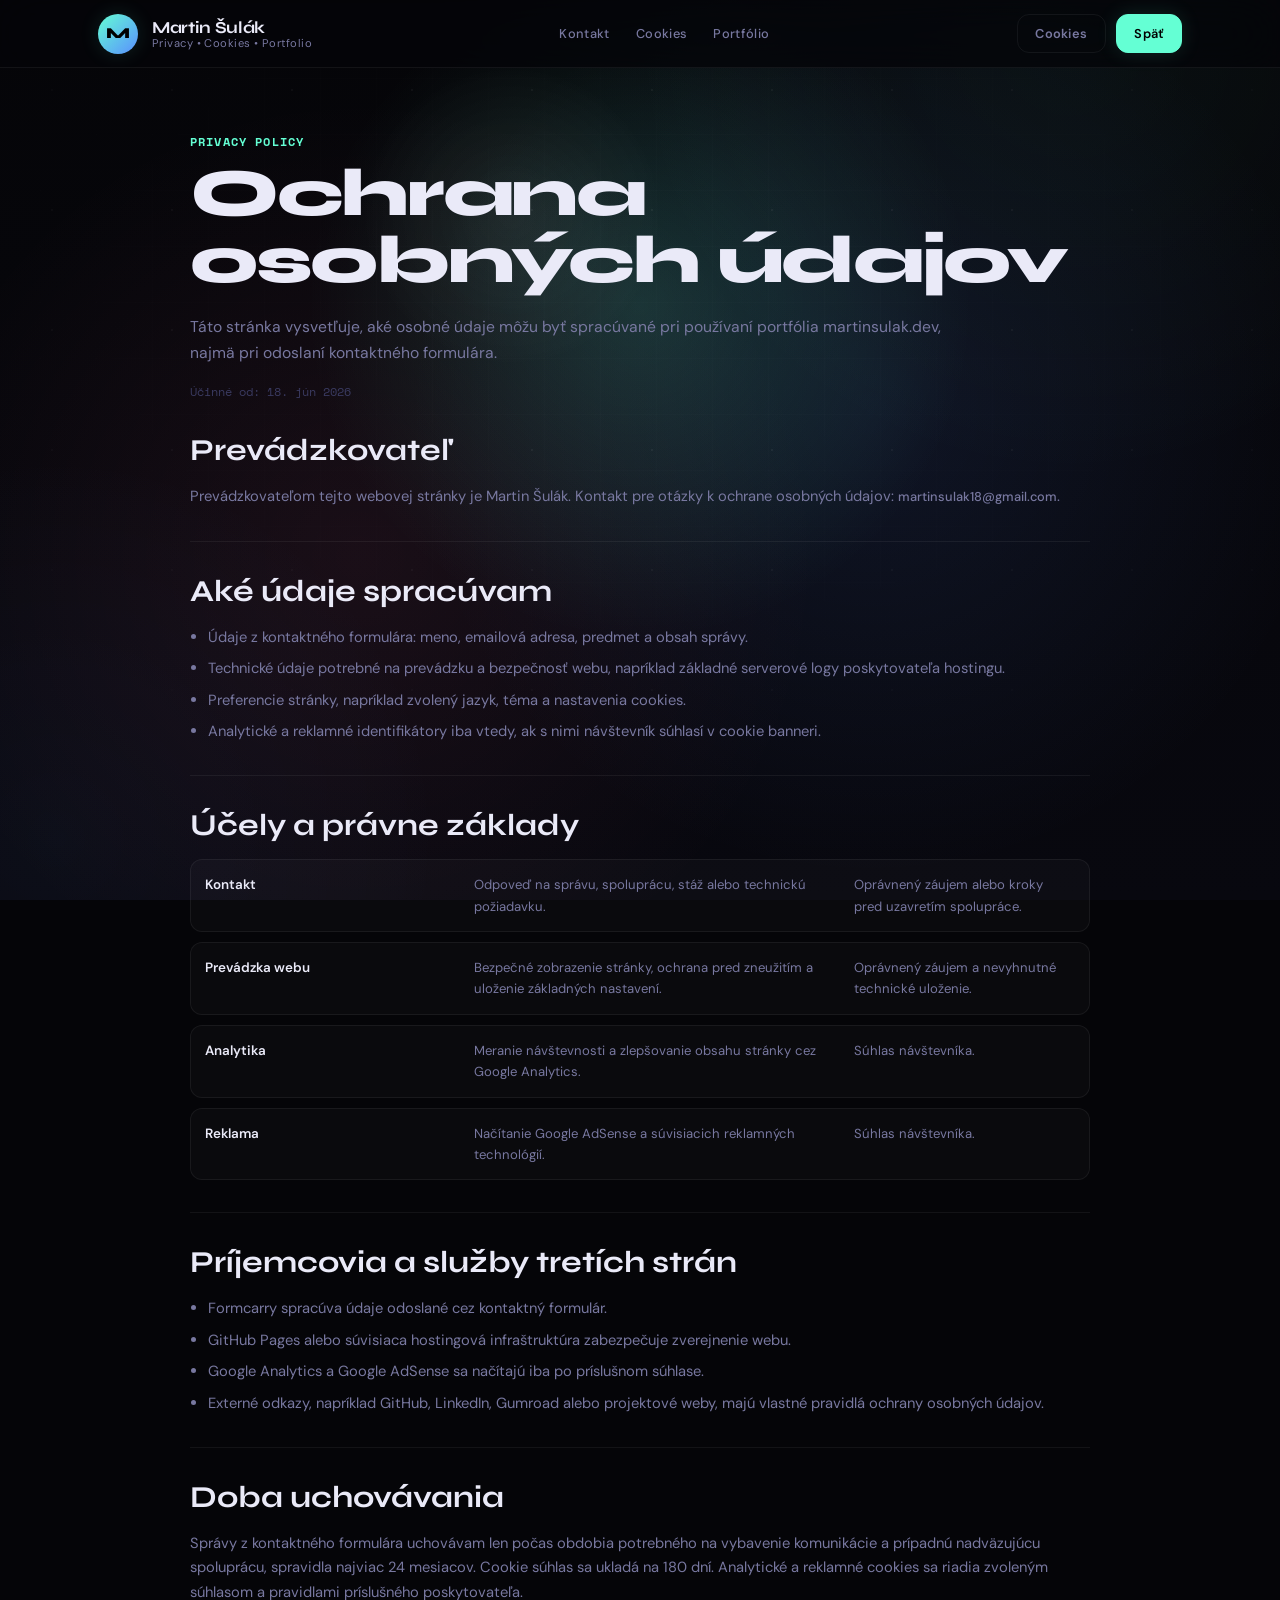
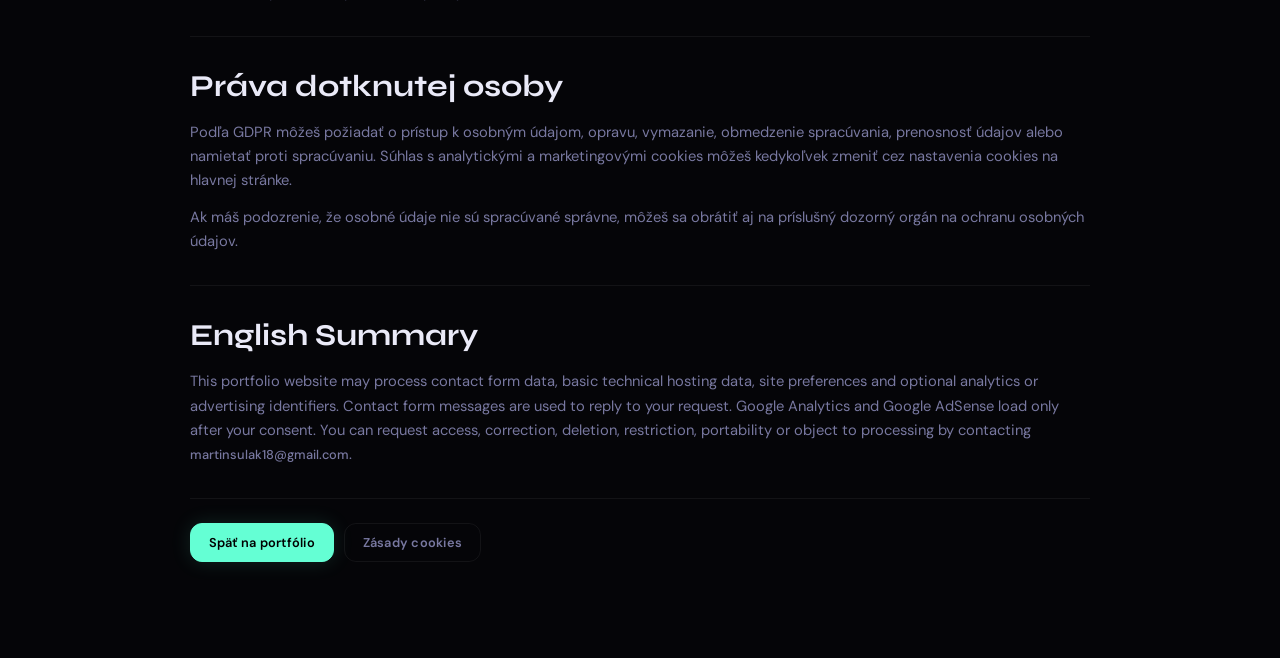
==== privacy.html @ 7bd2abb6 "Add CV print and cookie consent" ====
<!doctype html>
<html lang="sk" data-theme="dark">
<head>
  <meta charset="utf-8" />
  <meta name="viewport" content="width=device-width, initial-scale=1" />
  <title>Ochrana osobných údajov | Martin Šulák</title>
  <meta name="description" content="Informácie o spracúvaní osobných údajov na stránke martinsulak.dev, vrátane kontaktného formulára, analytiky a cookies." />
  <meta name="robots" content="index, follow" />
  <link rel="canonical" href="https://martinsulak.dev/privacy.html" />
  <link rel="icon" type="image/svg+xml" href="favicon.svg">
  <link rel="stylesheet" href="style.css">
</head>

<body>
  <div class="site-backdrop" aria-hidden="true"></div>
  <header class="topbar" role="banner">
    <div class="wrap topbar-inner">
      <a class="brand" href="index.html#obsah" aria-label="Martin Šulák portfolio">
        <div class="avatar" aria-hidden="true">M</div>
        <div class="brand-text">
          <div class="name">Martin Šulák</div>
          <div class="role">Privacy • Cookies • Portfolio</div>
        </div>
      </a>

      <nav class="nav" aria-label="Právna navigácia">
        <a href="index.html#kontakt">Kontakt</a>
        <a href="cookies.html">Cookies</a>
        <a href="index.html">Portfólio</a>
      </nav>

      <div class="actions">
        <a class="btn ghost" href="cookies.html">Cookies</a>
        <a class="btn" href="index.html">Späť</a>
      </div>
    </div>
  </header>

  <main class="legal-main">
    <div class="wrap">
      <article class="legal-doc">
        <p class="legal-eyebrow">Privacy policy</p>
        <h1>Ochrana osobných údajov</h1>
        <p class="legal-lead">
          Táto stránka vysvetľuje, aké osobné údaje môžu byť spracúvané pri používaní portfólia martinsulak.dev, najmä pri odoslaní kontaktného formulára.
        </p>
        <p class="legal-meta">Účinné od: 18. jún 2026</p>

        <section class="legal-section">
          <h2>Prevádzkovateľ</h2>
          <p>
            Prevádzkovateľom tejto webovej stránky je Martin Šulák. Kontakt pre otázky k ochrane osobných údajov: <a class="link" href="mailto:martinsulak18@gmail.com">martinsulak18@gmail.com</a>.
          </p>
        </section>

        <section class="legal-section">
          <h2>Aké údaje spracúvam</h2>
          <ul>
            <li>Údaje z kontaktného formulára: meno, emailová adresa, predmet a obsah správy.</li>
            <li>Technické údaje potrebné na prevádzku a bezpečnosť webu, napríklad základné serverové logy poskytovateľa hostingu.</li>
            <li>Preferencie stránky, napríklad zvolený jazyk, téma a nastavenia cookies.</li>
            <li>Analytické a reklamné identifikátory iba vtedy, ak s nimi návštevník súhlasí v cookie banneri.</li>
          </ul>
        </section>

        <section class="legal-section">
          <h2>Účely a právne základy</h2>
          <div class="legal-table">
            <div class="legal-row">
              <strong>Kontakt</strong>
              <span>Odpoveď na správu, spoluprácu, stáž alebo technickú požiadavku.</span>
              <span>Oprávnený záujem alebo kroky pred uzavretím spolupráce.</span>
            </div>
            <div class="legal-row">
              <strong>Prevádzka webu</strong>
              <span>Bezpečné zobrazenie stránky, ochrana pred zneužitím a uloženie základných nastavení.</span>
              <span>Oprávnený záujem a nevyhnutné technické uloženie.</span>
            </div>
            <div class="legal-row">
              <strong>Analytika</strong>
              <span>Meranie návštevnosti a zlepšovanie obsahu stránky cez Google Analytics.</span>
              <span>Súhlas návštevníka.</span>
            </div>
            <div class="legal-row">
              <strong>Reklama</strong>
              <span>Načítanie Google AdSense a súvisiacich reklamných technológií.</span>
              <span>Súhlas návštevníka.</span>
            </div>
          </div>
        </section>

        <section class="legal-section">
          <h2>Príjemcovia a služby tretích strán</h2>
          <ul>
            <li>Formcarry spracúva údaje odoslané cez kontaktný formulár.</li>
            <li>GitHub Pages alebo súvisiaca hostingová infraštruktúra zabezpečuje zverejnenie webu.</li>
            <li>Google Analytics a Google AdSense sa načítajú iba po príslušnom súhlase.</li>
            <li>Externé odkazy, napríklad GitHub, LinkedIn, Gumroad alebo projektové weby, majú vlastné pravidlá ochrany osobných údajov.</li>
          </ul>
        </section>

        <section class="legal-section">
          <h2>Doba uchovávania</h2>
          <p>
            Správy z kontaktného formulára uchovávam len počas obdobia potrebného na vybavenie komunikácie a prípadnú nadväzujúcu spoluprácu, spravidla najviac 24 mesiacov. Cookie súhlas sa ukladá na 180 dní. Analytické a reklamné cookies sa riadia zvoleným súhlasom a pravidlami príslušného poskytovateľa.
          </p>
        </section>

        <section class="legal-section">
          <h2>Práva dotknutej osoby</h2>
          <p>
            Podľa GDPR môžeš požiadať o prístup k osobným údajom, opravu, vymazanie, obmedzenie spracúvania, prenosnosť údajov alebo namietať proti spracúvaniu. Súhlas s analytickými a marketingovými cookies môžeš kedykoľvek zmeniť cez nastavenia cookies na hlavnej stránke.
          </p>
          <p>
            Ak máš podozrenie, že osobné údaje nie sú spracúvané správne, môžeš sa obrátiť aj na príslušný dozorný orgán na ochranu osobných údajov.
          </p>
        </section>

        <section class="legal-section" lang="en">
          <h2>English Summary</h2>
          <p>
            This portfolio website may process contact form data, basic technical hosting data, site preferences and optional analytics or advertising identifiers. Contact form messages are used to reply to your request. Google Analytics and Google AdSense load only after your consent. You can request access, correction, deletion, restriction, portability or object to processing by contacting <a class="link" href="mailto:martinsulak18@gmail.com">martinsulak18@gmail.com</a>.
          </p>
        </section>

        <div class="legal-actions">
          <a class="btn" href="index.html">Späť na portfólio</a>
          <a class="btn ghost" href="cookies.html">Zásady cookies</a>
        </div>
      </article>
    </div>
  </main>
</body>
</html>
---- style.css ----
@font-face {
  font-family: 'DM Sans';
  font-style: normal;
  font-weight: 400 600;
  font-display: swap;
  src: url('assets/fonts/dm-sans-latin-ext.woff2') format('woff2');
  unicode-range: U+0100-02BA, U+02BD-02C5, U+02C7-02CC, U+02CE-02D7, U+02DD-02FF, U+0304, U+0308, U+0329, U+1D00-1DBF, U+1E00-1E9F, U+1EF2-1EFF, U+2020, U+20A0-20AB, U+20AD-20C0, U+2113, U+2C60-2C7F, U+A720-A7FF;
}

@font-face {
  font-family: 'DM Sans';
  font-style: normal;
  font-weight: 400 600;
  font-display: swap;
  src: url('assets/fonts/dm-sans-latin.woff2') format('woff2');
  unicode-range: U+0000-00FF, U+0131, U+0152-0153, U+02BB-02BC, U+02C6, U+02DA, U+02DC, U+0304, U+0308, U+0329, U+2000-206F, U+20AC, U+2122, U+2191, U+2193, U+2212, U+2215, U+FEFF, U+FFFD;
}

@font-face {
  font-family: 'Space Mono';
  font-style: normal;
  font-weight: 400;
  font-display: swap;
  src: url('assets/fonts/space-mono-400-latin-ext.woff2') format('woff2');
  unicode-range: U+0100-02BA, U+02BD-02C5, U+02C7-02CC, U+02CE-02D7, U+02DD-02FF, U+0304, U+0308, U+0329, U+1D00-1DBF, U+1E00-1E9F, U+1EF2-1EFF, U+2020, U+20A0-20AB, U+20AD-20C0, U+2113, U+2C60-2C7F, U+A720-A7FF;
}

@font-face {
  font-family: 'Space Mono';
  font-style: normal;
  font-weight: 400;
  font-display: swap;
  src: url('assets/fonts/space-mono-400-latin.woff2') format('woff2');
  unicode-range: U+0000-00FF, U+0131, U+0152-0153, U+02BB-02BC, U+02C6, U+02DA, U+02DC, U+0304, U+0308, U+0329, U+2000-206F, U+20AC, U+2122, U+2191, U+2193, U+2212, U+2215, U+FEFF, U+FFFD;
}

@font-face {
  font-family: 'Space Mono';
  font-style: normal;
  font-weight: 700;
  font-display: swap;
  src: url('assets/fonts/space-mono-700-latin-ext.woff2') format('woff2');
  unicode-range: U+0100-02BA, U+02BD-02C5, U+02C7-02CC, U+02CE-02D7, U+02DD-02FF, U+0304, U+0308, U+0329, U+1D00-1DBF, U+1E00-1E9F, U+1EF2-1EFF, U+2020, U+20A0-20AB, U+20AD-20C0, U+2113, U+2C60-2C7F, U+A720-A7FF;
}

@font-face {
  font-family: 'Space Mono';
  font-style: normal;
  font-weight: 700;
  font-display: swap;
  src: url('assets/fonts/space-mono-700-latin.woff2') format('woff2');
  unicode-range: U+0000-00FF, U+0131, U+0152-0153, U+02BB-02BC, U+02C6, U+02DA, U+02DC, U+0304, U+0308, U+0329, U+2000-206F, U+20AC, U+2122, U+2191, U+2193, U+2212, U+2215, U+FEFF, U+FFFD;
}

@font-face {
  font-family: 'Syne';
  font-style: normal;
  font-weight: 700 800;
  font-display: swap;
  src: url('assets/fonts/syne-latin-ext.woff2') format('woff2');
  unicode-range: U+0100-02BA, U+02BD-02C5, U+02C7-02CC, U+02CE-02D7, U+02DD-02FF, U+0304, U+0308, U+0329, U+1D00-1DBF, U+1E00-1E9F, U+1EF2-1EFF, U+2020, U+20A0-20AB, U+20AD-20C0, U+2113, U+2C60-2C7F, U+A720-A7FF;
}

@font-face {
  font-family: 'Syne';
  font-style: normal;
  font-weight: 700 800;
  font-display: swap;
  src: url('assets/fonts/syne-latin.woff2') format('woff2');
  unicode-range: U+0000-00FF, U+0131, U+0152-0153, U+02BB-02BC, U+02C6, U+02DA, U+02DC, U+0304, U+0308, U+0329, U+2000-206F, U+20AC, U+2122, U+2191, U+2193, U+2212, U+2215, U+FEFF, U+FFFD;
}

:root {
  --bg:          #050508;
  --bg2:         #08080f;
  --surf:        #0d0d18;
  --surf2:       #121220;
  --border:      rgba(255,255,255,0.06);
  --border-h:    rgba(100,255,210,0.22);

  --accent:      #64ffd4;
  --accent2:     #5a8fff;
  --accent3:     #ff6b9d;
  --glow:        rgba(100,255,212,0.13);
  --glow2:       rgba(90,143,255,0.10);

  --txt:         #eaeaf8;
  --txt2:        #7878a0;
  --txt3:        #3a3a60;

  --f-head: 'Syne', sans-serif;
  --f-body: 'DM Sans', sans-serif;
  --f-mono: 'Space Mono', monospace;

  --s3:  0.75rem;
  --s4:  1rem;
  --s5:  1.25rem;
  --s6:  1.5rem;
  --s8:  2rem;
  --s10: 2.5rem;
  --s12: 3rem;
  --s16: 4rem;
  --s20: 5rem;
  --s24: 6rem;

  --r-sm: 6px;
  --r-md: 12px;
  --r-lg: 18px;
  --r-xl: 26px;

  --ease: cubic-bezier(0.16, 1, 0.3, 1);

  --sh:       0 0 0 1px var(--border), 0 4px 32px rgba(0,0,0,0.55);
  --sh-hover: 0 0 0 1px var(--border-h), 0 8px 48px rgba(100,255,212,0.07), 0 24px 80px rgba(0,0,0,0.65);

  --max-w: 1180px;
  --bar-h: 68px;
  --pointer-x: 50vw;
  --pointer-y: 34vh;
  --bg-x: 0px;
  --bg-y: 0px;
  --bg-x-inverse: 0px;
  --bg-y-inverse: 0px;
  --scroll-shift: 0px;
}

[data-theme="light"], html.light, body.light {
  --bg:       #f4f4fc;
  --bg2:      #eeeef8;
  --surf:     #ffffff;
  --surf2:    #f0f0fa;
  --border:   rgba(0,0,0,0.07);
  --border-h: rgba(0,60,200,0.22);

  --accent:   #0040c8;
  --accent2:  #7000cc;
  --accent3:  #d0005a;
  --glow:     rgba(0,64,200,0.09);
  --glow2:    rgba(112,0,204,0.07);

  --txt:      #0c0c1e;
  --txt2:     #44446a;
  --txt3:     #9898bb;

  --sh:       0 0 0 1px var(--border), 0 2px 20px rgba(0,0,0,0.06);
  --sh-hover: 0 0 0 1px var(--border-h), 0 8px 40px rgba(0,64,200,0.07), 0 16px 48px rgba(0,0,0,0.06);
}

*, *::before, *::after {
  box-sizing: border-box;
  margin: 0;
  padding: 0;
}

html {
  background: var(--bg);
  scroll-behavior: smooth;
}

body {
  position: relative;
  min-height: 100vh;
  background: transparent;
  color: var(--txt);
  font-family: var(--f-body);
  font-size: 1rem;
  line-height: 1.65;
  -webkit-font-smoothing: antialiased;
  -moz-osx-font-smoothing: grayscale;
  overflow-x: hidden;
}

.site-backdrop {
  position: fixed;
  inset: 0;
  z-index: 0;
  overflow: hidden;
  pointer-events: none;
  background:
    radial-gradient(520px circle at var(--pointer-x) var(--pointer-y), rgba(100,255,212,0.16), transparent 64%),
    radial-gradient(680px circle at calc(var(--pointer-x) + 18vw) calc(var(--pointer-y) + 12vh), rgba(90,143,255,0.11), transparent 68%),
    radial-gradient(640px circle at calc(var(--pointer-x) - 22vw) calc(var(--pointer-y) + 28vh), rgba(255,107,157,0.08), transparent 72%),
    linear-gradient(180deg, var(--bg), var(--bg2));
}

.site-backdrop::before,
.site-backdrop::after {
  content: '';
  position: absolute;
  inset: -10%;
  pointer-events: none;
}

.site-backdrop::before {
  background:
    linear-gradient(rgba(255,255,255,0.035) 1px, transparent 1px),
    linear-gradient(90deg, rgba(255,255,255,0.035) 1px, transparent 1px),
    radial-gradient(circle at center, rgba(255,255,255,0.16) 1px, transparent 1.5px);
  background-size: 56px 56px, 56px 56px, 120px 120px;
  mask-image: radial-gradient(ellipse 82% 70% at 50% 36%, #000 20%, transparent 78%);
  -webkit-mask-image: radial-gradient(ellipse 82% 70% at 50% 36%, #000 20%, transparent 78%);
  opacity: .34;
  transform: translate3d(var(--bg-x), calc(var(--bg-y) + var(--scroll-shift)), 0);
  transition: transform .18s linear;
}

.site-backdrop::after {
  background:
    radial-gradient(240px circle at var(--pointer-x) var(--pointer-y), rgba(255,255,255,0.11), transparent 62%),
    radial-gradient(620px circle at 78% 12%, rgba(100,255,212,0.08), transparent 70%),
    radial-gradient(560px circle at 12% 86%, rgba(90,143,255,0.08), transparent 68%);
  mix-blend-mode: screen;
  opacity: .56;
  transform: translate3d(var(--bg-x-inverse), var(--bg-y-inverse), 0);
  transition: opacity .3s var(--ease), transform .18s linear;
}

html.bg-active .site-backdrop::after {
  opacity: .82;
}

[data-theme="light"] .site-backdrop {
  background:
    radial-gradient(520px circle at var(--pointer-x) var(--pointer-y), rgba(0,64,200,0.12), transparent 64%),
    radial-gradient(680px circle at calc(var(--pointer-x) + 18vw) calc(var(--pointer-y) + 12vh), rgba(112,0,204,0.08), transparent 68%),
    radial-gradient(640px circle at calc(var(--pointer-x) - 22vw) calc(var(--pointer-y) + 28vh), rgba(208,0,90,0.06), transparent 72%),
    linear-gradient(180deg, var(--bg), var(--bg2));
}

[data-theme="light"] .site-backdrop::before {
  background:
    linear-gradient(rgba(0,0,0,0.04) 1px, transparent 1px),
    linear-gradient(90deg, rgba(0,0,0,0.04) 1px, transparent 1px),
    radial-gradient(circle at center, rgba(0,0,0,0.12) 1px, transparent 1.5px);
}

main {
  position: relative;
  z-index: 1;
}

img {
  display: block;
  max-width: 100%;
}

a {
  color: inherit;
  text-decoration: none;
}

ul {
  list-style: none;
}

button {
  font-family: inherit;
  cursor: pointer;
  border: none;
  background: none;
}

input,
textarea,
select {
  font-family: inherit;
  color: inherit;
}

:focus-visible {
  outline: 2px solid var(--accent);
  outline-offset: 3px;
  border-radius: var(--r-sm);
}

.skip {
  position: fixed;
  top: -100%;
  left: var(--s4);
  z-index: 9999;
  background: var(--accent);
  color: #000;
  padding: .75rem 1.25rem;
  border-radius: 0 0 var(--r-md) var(--r-md);
  font-weight: 700;
  font-size: .85rem;
  transition: top .2s;
}

.skip:focus {
  top: 0;
}

@media (prefers-reduced-motion: reduce) {
  *, *::before, *::after {
    animation-duration: .01ms !important;
    transition-duration: .01ms !important;
    animation-iteration-count: 1 !important;
  }

  .reveal {
    opacity: 1 !important;
    transform: none !important;
  }

  html {
    scroll-behavior: auto;
  }
}

.reveal {
  opacity: 0;
  transform: translateY(30px);
  transition: opacity .75s var(--ease), transform .75s var(--ease);
}

.reveal.visible {
  opacity: 1;
  transform: none;
}

.rv1 { transition-delay: .08s; }
.rv2 { transition-delay: .16s; }
.rv3 { transition-delay: .24s; }
.rv4 { transition-delay: .32s; }

.wrap {
  max-width: var(--max-w);
  margin-inline: auto;
  padding-inline: clamp(1rem, 5vw, 3rem);
}

.grid {
  display: grid;
  gap: var(--s6);
}

.grid.two {
  grid-template-columns: repeat(2, 1fr);
}

.grid.three {
  grid-template-columns: repeat(3, 1fr);
}

.topbar {
  position: fixed;
  inset: 0 0 auto;
  height: var(--bar-h);
  z-index: 200;
  background: rgba(5,5,8,.75);
  backdrop-filter: blur(24px) saturate(1.5);
  -webkit-backdrop-filter: blur(24px) saturate(1.5);
  border-bottom: 1px solid var(--border);
  transition: border-color .4s, background .4s;
}

[data-theme="light"] .topbar,
html.light .topbar {
  background: rgba(244,244,252,.85);
}

.topbar.scrolled {
  border-bottom-color: rgba(100,255,212,0.1);
}

.topbar-inner {
  height: 100%;
  display: flex;
  align-items: center;
  gap: var(--s6);
}

.brand {
  display: flex;
  align-items: center;
  gap: .875rem;
  flex-shrink: 0;
  color: inherit;
}

.avatar {
  width: 40px;
  height: 40px;
  border-radius: 50%;
  background: linear-gradient(135deg, var(--accent) 0%, var(--accent2) 100%);
  display: grid;
  place-items: center;
  font-family: var(--f-head);
  font-weight: 800;
  font-size: .95rem;
  color: #000;
  flex-shrink: 0;
  box-shadow: 0 0 20px var(--glow);
  transition: box-shadow .3s;
}

.avatar:hover {
  box-shadow: 0 0 32px var(--glow), 0 0 0 2px var(--accent);
}

.brand-text .name {
  font-family: var(--f-head);
  font-weight: 700;
  font-size: 1.05rem;
  letter-spacing: -.02em;
  line-height: 1.2;
}

.brand-text .role {
  font-size: .7rem;
  color: var(--txt2);
  letter-spacing: .04em;
  line-height: 1;
}

.nav {
  display: flex;
  align-items: center;
  margin-inline: auto;
}

.nav a {
  padding: .38rem .82rem;
  font-size: .8rem;
  font-weight: 500;
  color: var(--txt2);
  letter-spacing: .025em;
  border-radius: var(--r-sm);
  transition: color .2s, background .2s;
  position: relative;
  white-space: nowrap;
}

.nav a::after {
  content: '';
  position: absolute;
  bottom: 0;
  left: 50%;
  right: 50%;
  height: 1.5px;
  border-radius: 2px;
  background: var(--accent);
  transition: left .25s var(--ease), right .25s var(--ease);
}

.nav a:hover {
  color: var(--txt);
  background: rgba(255,255,255,0.04);
}

.nav a:hover::after {
  left: .82rem;
  right: .82rem;
}

.actions {
  display: flex;
  align-items: center;
  gap: .625rem;
  flex-shrink: 0;
}

.btn {
  display: inline-flex;
  align-items: center;
  justify-content: center;
  gap: .45rem;
  padding: .5rem 1.1rem;
  border-radius: var(--r-md);
  border: 1px solid transparent;
  font-size: .8rem;
  font-weight: 600;
  letter-spacing: .02em;
  cursor: pointer;
  white-space: nowrap;
  transition: all .28s var(--ease);
  position: relative;
  overflow: hidden;
}

.btn::after {
  content: '';
  position: absolute;
  inset: 0;
  background: linear-gradient(105deg, transparent 30%, rgba(255,255,255,0.14) 50%, transparent 70%);
  transform: translateX(-130%);
  transition: transform .6s var(--ease);
}

.btn:hover::after {
  transform: translateX(130%);
}

.btn:not(.ghost) {
  background: var(--accent);
  color: #000;
  border-color: var(--accent);
  box-shadow: 0 0 20px var(--glow);
}

.btn:not(.ghost):hover {
  transform: translateY(-1px);
  box-shadow: 0 4px 32px var(--glow), 0 0 0 1px var(--accent);
}

.btn:not(.ghost):active {
  transform: none;
}

.btn.ghost {
  background: transparent;
  color: var(--txt2);
  border-color: var(--border);
}

.btn.ghost:hover {
  color: var(--txt);
  border-color: var(--border-h);
  background: rgba(100,255,212,0.04);
}

.nav-toggle {
  display: none;
  flex-direction: column;
  justify-content: center;
  gap: 5px;
  padding: .5rem;
  color: var(--txt2);
  background: none;
  border: 1px solid var(--border);
  border-radius: var(--r-sm);
  cursor: pointer;
  transition: border-color .2s, color .2s;
}

.nav-toggle span {
  display: block;
  width: 18px;
  height: 1.5px;
  background: currentColor;
  border-radius: 2px;
  transition: transform .25s, opacity .25s;
  transform-origin: center;
}

.nav-toggle[aria-expanded="true"] span:nth-child(1) {
  transform: translateY(6.5px) rotate(45deg);
}

.nav-toggle[aria-expanded="true"] span:nth-child(2) {
  opacity: 0;
  transform: scaleX(0);
}

.nav-toggle[aria-expanded="true"] span:nth-child(3) {
  transform: translateY(-6.5px) rotate(-45deg);
}

.nav-toggle:hover {
  color: var(--txt);
  border-color: var(--border-h);
}

.hero {
  position: relative;
  min-height: clamp(640px, 86dvh, 860px);
  display: flex;
  align-items: center;
  padding-top: var(--bar-h);
  overflow: hidden;
  isolation: isolate;
}

.hero::before {
  display: none;
}

.hero .bg {
  display: none;
}

.hero .bg::before,
.hero .bg::after {
  content: '';
  position: absolute;
  border-radius: 50%;
  filter: blur(80px);
}

.hero .bg::before {
  width: 700px;
  height: 500px;
  top: -10%;
  right: -5%;
  background: radial-gradient(circle, var(--glow) 0%, transparent 65%);
  animation: orbFloat 10s ease-in-out infinite alternate;
}

.hero .bg::after {
  width: 400px;
  height: 400px;
  bottom: 5%;
  left: -8%;
  background: radial-gradient(circle, var(--glow2) 0%, transparent 65%);
  animation: orbFloat 14s 2s ease-in-out infinite alternate-reverse;
}

@keyframes orbFloat {
  from {
    transform: translate(0, 0) scale(1);
  }

  to {
    transform: translate(30px, -30px) scale(1.08);
  }
}

.hero-inner {
  position: relative;
  display: grid;
  grid-template-columns: minmax(0, 1fr) minmax(440px, 500px);
  gap: var(--s12);
  align-items: center;
  padding-block: clamp(3.5rem, 7vw, var(--s16));
  width: 100%;
  transform: translateY(-20px);
}

.hero-right {
  display: flex;
  flex-direction: column;
  gap: var(--s4);
  animation: heroFadeLeft .8s .15s var(--ease) both;
  width: 100%;
  max-width: 500px;
  min-width: 0;
}

.hero-left {
  display: flex;
  flex-direction: column;
  gap: var(--s6);
}

.pill {
  display: inline-flex;
  align-items: center;
  gap: .5rem;
  padding: .38rem .9rem;
  background: rgba(100,255,212,0.05);
  border: 1px solid rgba(100,255,212,0.16);
  border-radius: 100px;
  font-size: .72rem;
  font-weight: 600;
  letter-spacing: .06em;
  color: var(--accent);
  text-transform: uppercase;
  width: fit-content;
  animation: heroFadeUp .6s var(--ease) both;
}

.dot {
  width: 6px;
  height: 6px;
  border-radius: 50%;
  background: var(--accent);
  box-shadow: 0 0 10px var(--accent);
  animation: dotPulse 2.2s ease-in-out infinite;
}

@keyframes dotPulse {
  0%, 100% {
    opacity: 1;
    transform: scale(1);
  }

  50% {
    opacity: .5;
    transform: scale(.7);
  }
}

h1 {
  font-family: var(--f-head);
  font-size: clamp(3rem, 7.5vw, 5.8rem);
  font-weight: 800;
  line-height: 1.0;
  letter-spacing: -.035em;
  animation: heroFadeUp .7s .1s var(--ease) both;
}

h1 .grad {
  background: linear-gradient(135deg, var(--txt) 10%, var(--accent) 55%, var(--accent2) 100%);
  -webkit-background-clip: text;
  -webkit-text-fill-color: transparent;
  background-clip: text;
  display: inline-block;
}

h1 small {
  display: block;
  font-size: clamp(.9rem, 1.8vw, 1.2rem);
  font-weight: 400;
  letter-spacing: .005em;
  color: var(--txt2);
  margin-top: .5rem;
  -webkit-text-fill-color: var(--txt2);
  line-height: 1.4;
}

.lead {
  font-size: clamp(.92rem, 1.4vw, 1.06rem);
  color: var(--txt2);
  max-width: 54ch;
  line-height: 1.8;
  animation: heroFadeUp .7s .2s var(--ease) both;
}

.quick {
  display: flex;
  flex-wrap: wrap;
  gap: .625rem;
  animation: heroFadeUp .7s .3s var(--ease) both;
}

.chip {
  display: inline-flex;
  align-items: center;
  padding: .52rem 1.15rem;
  border: 1px solid var(--border);
  border-radius: 100px;
  font-size: .8rem;
  font-weight: 500;
  color: var(--txt2);
  background: rgba(255,255,255,0.02);
  transition: all .28s var(--ease);
}

.chip:hover {
  color: var(--accent);
  border-color: var(--border-h);
  background: var(--glow);
  transform: translateY(-2px);
}

.chip:first-child {
  background: var(--accent);
  color: #000;
  border-color: var(--accent);
  font-weight: 700;
  box-shadow: 0 0 20px var(--glow);
}

.chip:first-child:hover {
  box-shadow: 0 6px 28px var(--glow);
  transform: translateY(-2px);
}

.links {
  display: flex;
  align-items: center;
  gap: .875rem;
  animation: heroFadeUp .7s .4s var(--ease) both;
}

.link {
  font-size: .8rem;
  font-weight: 500;
  color: var(--txt2);
  transition: color .2s;
  display: inline-flex;
  align-items: center;
  gap: .3rem;
}

.link:hover {
  color: var(--accent);
}

.link.muted,
span.link.muted {
  color: var(--txt3);
  cursor: default;
}

span.link.muted:hover {
  color: var(--txt3);
}

.sep {
  color: var(--txt3);
  font-size: .6rem;
}



@keyframes heroFadeUp {
  from {
    opacity: 0;
    transform: translateY(22px);
  }

  to {
    opacity: 1;
    transform: none;
  }
}

@keyframes heroFadeLeft {
  from {
    opacity: 0;
    transform: translateX(28px);
  }

  to {
    opacity: 1;
    transform: none;
  }
}

.card.kpis {
  display: grid;
  grid-template-columns: repeat(3, minmax(0, 1fr));
  width: 100%;
  max-width: 100%;
  gap: 0;
  padding: 0;
  background: rgba(100,255,212,0.03);
  border-color: rgba(100,255,212,0.1);
  overflow: hidden;
}

.kpi {
  min-width: 0;
  max-width: 100%;
  text-align: center;
  padding: .9rem .5rem;
  position: relative;
  overflow: hidden;
}

.kpi:not(:last-child)::after {
  content: '';
  position: absolute;
  top: 22%;
  right: 0;
  bottom: 22%;
  width: 1px;
  background: var(--border);
}

.kpi-num {
  font-family: var(--f-head);
  font-size: clamp(.95rem, 1.6vw, 1.25rem);
  font-weight: 800;
  letter-spacing: -.02em;
  color: var(--accent);
  line-height: 1.05;
  text-shadow: 0 0 22px var(--glow);

  white-space: nowrap;
  overflow: hidden;
  text-overflow: ellipsis;
}

.kpi-label {
  font-size: .58rem;
  color: var(--txt2);
  margin-top: .35rem;
  line-height: 1.25;
  letter-spacing: .015em;

  white-space: normal;
  overflow-wrap: break-word;
}

.mini {
  padding: var(--s5) var(--s6);
}

.mini h3 {
  font-size: .68rem;
  text-transform: uppercase;
  letter-spacing: .1em;
  color: var(--txt3);
  margin-bottom: var(--s4);
}

.card {
  background: var(--surf);
  border: 1px solid var(--border);
  border-radius: var(--r-lg);
  padding: var(--s6);
  box-shadow: var(--sh);
  transition: box-shadow .35s var(--ease), border-color .35s var(--ease), transform .35s var(--ease);
}

.card:hover {
  box-shadow: var(--sh-hover);
  border-color: var(--border-h);
  transform: translateY(-3px);
}

.section {
  padding-block: clamp(4rem, 8vw, 6.5rem);
  position: relative;
}

.section:nth-child(even) {
  background: transparent;
}

[data-theme="light"] .section:nth-child(even) {
  background: transparent;
}

.section::before {
  content: '';
  position: absolute;
  top: 0;
  left: 50%;
  transform: translateX(-50%);
  width: 100vw;
  height: 1px;
  background: linear-gradient(90deg, transparent, var(--border) 30%, var(--border) 70%, transparent);
}

.section-head {
  margin-bottom: var(--s12);
}

.section-head h2 {
  font-family: var(--f-head);
  font-size: clamp(2rem, 5vw, 3rem);
  font-weight: 800;
  letter-spacing: -.03em;
  line-height: 1.05;
  position: relative;
  display: inline-block;
}

.section-head h2::after {
  content: '';
  position: absolute;
  left: 0;
  bottom: -5px;
  width: 100%;
  height: 2.5px;
  border-radius: 2px;
  background: linear-gradient(90deg, var(--accent), var(--accent2), transparent 90%);
}

.section-head p {
  margin-top: .875rem;
  color: var(--txt2);
  max-width: 60ch;
  font-size: .95rem;
}

.section-head.row {
  display: flex;
  align-items: flex-start;
  justify-content: space-between;
  gap: var(--s8);
  flex-wrap: wrap;
}

.muted {
  color: var(--txt2);
  font-size: .875rem;
}

.tiny {
  font-size: .75rem;
}

.card h3,
.card .mini-title {
  font-family: var(--f-head);
  font-size: 1rem;
  font-weight: 700;
  letter-spacing: -.01em;
  margin-bottom: var(--s4);
}

.bullets {
  padding: 0;
}

.bullets li {
  display: flex;
  align-items: flex-start;
  gap: .55rem;
  padding: .4rem 0;
  font-size: .9rem;
  color: var(--txt2);
  border-bottom: 1px solid var(--border);
}

.bullets li:last-child {
  border-bottom: none;
}

.bullets li::before {
  content: '›';
  color: var(--accent);
  font-size: 1rem;
  line-height: 1.5;
  flex-shrink: 0;
  font-weight: 700;
}

.tags {
  display: flex;
  flex-wrap: wrap;
  gap: .45rem;
  margin-bottom: .875rem;
}

.tag {
  display: inline-flex;
  align-items: center;
  padding: .28rem .7rem;
  border: 1px solid var(--border);
  border-radius: 100px;
  font-size: .73rem;
  font-weight: 500;
  color: var(--txt2);
  letter-spacing: .02em;
  background: rgba(255,255,255,0.015);
  transition: all .2s var(--ease);
  cursor: default;
}

.tag:hover,
.tag.highlight {
  background: rgba(100,255,212,0.07);
  border-color: rgba(100,255,212,0.28);
  color: var(--accent);
  transform: translateY(-1px);
}

.tag.dim {
  opacity: .2;
  pointer-events: none;
}

.skill-controls {
  flex: 1;
  max-width: 380px;
}

.input {
  width: 100%;
  padding: .65rem 1rem;
  background: var(--surf2);
  border: 1px solid var(--border);
  border-radius: var(--r-md);
  color: var(--txt);
  font-size: .875rem;
  outline: none;
  transition: border-color .22s, box-shadow .22s;
}

.input:focus {
  border-color: var(--accent);
  box-shadow: 0 0 0 3px var(--glow);
}

.input::placeholder {
  color: var(--txt3);
}

.card.skill {
  position: relative;
  overflow: hidden;
}

.card.skill::before {
  content: '';
  position: absolute;
  top: 0;
  left: 0;
  right: 0;
  height: 2px;
  background: linear-gradient(90deg, var(--accent), var(--accent2));
  opacity: 0;
  transition: opacity .3s var(--ease);
}

.card.skill:hover::before {
  opacity: 1;
}

.card.project {
  display: flex;
  flex-direction: column;
  gap: var(--s4);
  position: relative;
  overflow: hidden;
}

.card.project::before {
  content: '';
  position: absolute;
  top: 0;
  left: 0;
  right: 0;
  height: 2px;
  opacity: 0;
  transition: opacity .3s var(--ease);
}

.card.project:hover::before {
  opacity: 1;
}

#projekty .card.project:nth-child(1)::before {
  background: linear-gradient(90deg, var(--accent), #00d4aa);
}

#projekty .card.project:nth-child(2)::before {
  background: linear-gradient(90deg, var(--accent), #00d4aa);
}

#projekty .card.project:nth-child(3)::before {
  background: linear-gradient(90deg, var(--accent2), #5a8fff);
}

#projekty .card.project:nth-child(4)::before {
  background: linear-gradient(90deg, var(--accent2), #5a8fff);
}

#projekty .card.project:nth-child(5)::before {
  background: linear-gradient(90deg, var(--accent3));
}

#projekty .card.project:nth-child(6)::before {
  background: linear-gradient(90deg, #c084fc, #9d4edd);
}

#projekty .card.project:nth-child(7)::before {
  background: linear-gradient(90deg, var(--accent3));
}

#projekty .card.project:nth-child(8)::before {
  background: linear-gradient(90deg, #facc15, #fbbf24);
}

#certifikaty .card.project::before {
  background: linear-gradient(90deg, #facc15, #fbbf24);
}

.project-top {
  display: flex;
  align-items: flex-start;
  justify-content: space-between;
  gap: var(--s4);
}

.project-top h3 {
  font-size: .95rem;
  margin: 0;
}

.badge {
  flex-shrink: 0;
  padding: .22rem .62rem;
  border-radius: 100px;
  font-size: .65rem;
  font-weight: 700;
  letter-spacing: .08em;
  text-transform: uppercase;
}

.badge.web {
  background: rgba(100,255,212,0.08);
  border: 1px solid rgba(100,255,212,0.2);
  color: var(--accent);
}

.badge.app {
  background: rgba(90,143,255,0.08);
  border: 1px solid rgba(90,143,255,0.2);
  color: var(--accent2);
}

.badge.aiml {
  background: rgba(255,107,157,0.08);
  border: 1px solid rgba(255,107,157,0.2);
  color: var(--accent3);
}

.badge.system {
  background: rgba(147,51,234,0.10);
  border: 1px solid rgba(147,51,234,0.26);
  color: #c084fc;
}

.badge.academic {
  background: rgba(250,204,21,0.09);
  border: 1px solid rgba(250,204,21,0.25);
  color: #facc15;
}

.card.project > p {
  font-size: .875rem;
  color: var(--txt2);
  line-height: 1.65;
}

.mini-list {
  display: flex;
  flex-direction: column;
  gap: .3rem;
}

.mini-list li {
  font-size: .77rem;
  color: var(--txt3);
  padding-left: .875rem;
  position: relative;
}

.mini-list li::before {
  content: '▸';
  position: absolute;
  left: 0;
  top: .05rem;
  color: var(--accent);
  font-size: .6rem;
}

.project-links {
  margin-top: auto;
  padding-top: var(--s4);
  border-top: 1px solid var(--border);
  display: flex;
  flex-wrap: wrap;
  gap: .5rem;
}

.project-links .link {
  font-family: var(--f-mono);
  font-size: .7rem;
  color: var(--txt3);
  word-break: break-all;
}

.project-links .link:hover {
  color: var(--accent);
}

.timeline {
  padding-left: var(--s8);
  border-left: 1px solid var(--border);
  display: flex;
  flex-direction: column;
  gap: var(--s5);
}

.t-item {
  position: relative;
  margin-left: 0;
  display: grid;
  grid-template-columns: 110px 1fr;
  gap: var(--s6);
  padding: var(--s6);
  border-radius: var(--r-lg);
}

.t-item::before {
  display: none;
}

.t-item.current::before {
  content: '';
  display: block;
  position: absolute;
  left: calc(var(--s8) * -1 + -.375rem);
  top: calc(var(--s6) + .5rem);
  width: 10px;
  height: 10px;
  border-radius: 50%;
  background: var(--accent);
  border: 2px solid var(--bg);
  box-shadow: 0 0 14px var(--glow);
}

.t-when {
  font-family: var(--f-mono);
  font-size: .68rem;
  color: var(--accent);
  letter-spacing: .04em;
  line-height: 1.4;
  padding-top: .15rem;
}

.t-what h3 {
  font-size: .95rem;
}

.t-what .muted {
  margin-top: .3rem;
  font-size: .82rem;
}

.contact {
  display: flex;
  flex-direction: column;
  gap: .625rem;
}

.c-row {
  display: flex;
  align-items: center;
  gap: var(--s4);
  padding: .75rem var(--s4);
  border-radius: var(--r-md);
  border: 1px solid var(--border);
  background: var(--surf2);
  transition: border-color .22s, background .22s;
}

.c-row:hover {
  border-color: var(--border-h);
  background: rgba(100,255,212,0.03);
}

.c-key {
  font-size: .68rem;
  font-weight: 700;
  text-transform: uppercase;
  letter-spacing: .1em;
  color: var(--txt3);
  width: 68px;
  flex-shrink: 0;
}

.c-val {
  font-size: .875rem;
  color: var(--accent);
  font-weight: 500;
}

.c-val:hover {
  opacity: .8;
}

.form {
  display: flex;
  flex-direction: column;
  gap: var(--s4);
}

.lbl {
  display: flex;
  flex-direction: column;
  gap: .38rem;
  font-size: .72rem;
  font-weight: 700;
  text-transform: uppercase;
  letter-spacing: .08em;
  color: var(--txt2);
}

textarea.input {
  resize: vertical;
  min-height: 110px;
}

#sendBtn {
  align-self: flex-start;
}

.form-status {
  min-height: 1.2em;
  transition: color .3s;
}

.footer {
  padding-top: var(--s10);
  margin-top: var(--s10);
  border-top: 1px solid var(--border);
  text-align: center;
}

.footer-links {
  display: flex;
  align-items: center;
  justify-content: center;
  flex-wrap: wrap;
  gap: .5rem 1rem;
  margin-bottom: .85rem;
}

.footer-links a,
.footer-links button {
  font-family: var(--f-mono);
  font-size: .68rem;
  color: var(--txt3);
  letter-spacing: .04em;
  transition: color .2s;
}

.footer-links button {
  padding: 0;
}

.footer-links a:hover,
.footer-links button:hover {
  color: var(--accent);
}

.footer span {
  font-family: var(--f-mono);
  font-size: .7rem;
  color: var(--txt2);
  letter-spacing: .06em;
}

.cookie-banner {
  position: fixed;
  z-index: 1000;
  left: clamp(1rem, 4vw, 2rem);
  right: clamp(1rem, 4vw, 2rem);
  bottom: clamp(1rem, 4vw, 2rem);
  max-width: 920px;
  margin-inline: auto;
  display: grid;
  grid-template-columns: minmax(0, 1fr) auto;
  gap: var(--s5);
  align-items: end;
  padding: var(--s5);
  border: 1px solid var(--border-h);
  border-radius: var(--r-lg);
  background: rgba(13, 13, 24, .94);
  color: var(--txt);
  box-shadow: 0 22px 80px rgba(0, 0, 0, .48), 0 0 0 1px rgba(100,255,212,.05);
  backdrop-filter: blur(24px) saturate(1.35);
  -webkit-backdrop-filter: blur(24px) saturate(1.35);
}

[data-theme="light"] .cookie-banner {
  background: rgba(255, 255, 255, .94);
  box-shadow: 0 18px 64px rgba(0, 0, 0, .12), 0 0 0 1px rgba(0,64,200,.05);
}

.cookie-banner[hidden],
.cookie-options[hidden],
#cookieSaveBtn[hidden] {
  display: none !important;
}

.cookie-copy h2 {
  font-family: var(--f-head);
  font-size: 1rem;
  line-height: 1.2;
  margin-bottom: .4rem;
}

.cookie-copy p {
  max-width: 66ch;
  color: var(--txt2);
  font-size: .84rem;
  line-height: 1.55;
}

.cookie-options {
  grid-column: 1 / -1;
  display: grid;
  gap: .65rem;
}

.cookie-option {
  display: grid;
  grid-template-columns: auto minmax(0, 1fr);
  gap: .75rem;
  align-items: flex-start;
  padding: .75rem;
  border: 1px solid var(--border);
  border-radius: var(--r-md);
  background: rgba(255,255,255,.025);
}

[data-theme="light"] .cookie-option {
  background: rgba(0,0,0,.025);
}

.cookie-option input {
  width: 1rem;
  height: 1rem;
  margin-top: .2rem;
  accent-color: var(--accent);
}

.cookie-option strong,
.cookie-option small {
  display: block;
}

.cookie-option strong {
  font-size: .78rem;
  line-height: 1.3;
}

.cookie-option small {
  margin-top: .15rem;
  color: var(--txt2);
  font-size: .74rem;
  line-height: 1.45;
}

.cookie-option.locked {
  opacity: .78;
}

.cookie-actions {
  display: flex;
  flex-wrap: wrap;
  justify-content: flex-end;
  gap: .55rem;
}

.cookie-actions .btn {
  min-height: 38px;
}

.legal-main {
  position: relative;
  z-index: 1;
  padding-top: calc(var(--bar-h) + clamp(2rem, 6vw, 4rem));
  padding-bottom: clamp(4rem, 8vw, 6rem);
}

.legal-doc {
  max-width: 900px;
  margin-inline: auto;
}

.legal-eyebrow {
  font-family: var(--f-mono);
  font-size: .72rem;
  font-weight: 700;
  letter-spacing: .1em;
  text-transform: uppercase;
  color: var(--accent);
}

.legal-doc h1 {
  margin-top: .55rem;
  font-size: clamp(2.2rem, 6vw, 4.2rem);
}

.legal-lead {
  max-width: 70ch;
  margin-top: var(--s5);
  color: var(--txt2);
  font-size: .98rem;
}

.legal-meta {
  margin-top: var(--s4);
  color: var(--txt3);
  font-family: var(--f-mono);
  font-size: .74rem;
}

.legal-section {
  padding-block: var(--s8);
  border-bottom: 1px solid var(--border);
}

.legal-section h2 {
  font-family: var(--f-head);
  font-size: clamp(1.35rem, 3vw, 1.9rem);
  line-height: 1.15;
  margin-bottom: var(--s4);
}

.legal-section h3 {
  font-family: var(--f-head);
  font-size: 1rem;
  margin: var(--s5) 0 .5rem;
}

.legal-section p,
.legal-section li {
  color: var(--txt2);
  font-size: .92rem;
}

.legal-section p + p {
  margin-top: .75rem;
}

.legal-section ul {
  list-style: disc;
  padding-left: 1.15rem;
}

.legal-section li + li {
  margin-top: .45rem;
}

.legal-table {
  display: grid;
  gap: .65rem;
  margin-top: var(--s4);
}

.legal-row {
  display: grid;
  grid-template-columns: minmax(120px, .7fr) minmax(0, 1fr) minmax(120px, .6fr);
  gap: .75rem;
  padding: .85rem;
  border: 1px solid var(--border);
  border-radius: var(--r-md);
  background: rgba(255,255,255,.025);
}

[data-theme="light"] .legal-row {
  background: rgba(0,0,0,.025);
}

.legal-row strong {
  color: var(--txt);
  font-size: .84rem;
}

.legal-row span {
  color: var(--txt2);
  font-size: .82rem;
}

.legal-actions {
  display: flex;
  flex-wrap: wrap;
  gap: .65rem;
  margin-top: var(--s6);
}

.tech-stack {
  padding: clamp(1.5rem, 4vw, 3rem) 0 clamp(3rem, 6vw, 5rem);
  margin-top: -1px;
  background: transparent;
  position: relative;
  z-index: 5;
}

.tech-stack::before {
  content: '';
  position: absolute;
  inset: 0 0 auto;
  height: 1px;
  background: linear-gradient(90deg, transparent, var(--border), transparent);
  pointer-events: none;
}

.stack-panel {
  position: relative;
  overflow: hidden;
  padding: clamp(1rem, 2.4vw, 1.5rem);
  border: 1px solid var(--border);
  border-radius: var(--r-lg);
  background:
    linear-gradient(135deg, rgba(255,255,255,0.06), rgba(255,255,255,0.018)),
    linear-gradient(90deg, rgba(100,255,212,0.045), rgba(90,143,255,0.04), rgba(255,107,157,0.035)),
    rgba(13,13,24,0.78);
  box-shadow: var(--sh);
  backdrop-filter: blur(20px) saturate(1.35);
  -webkit-backdrop-filter: blur(20px) saturate(1.35);
  transform: translateY(-60px);
}

.stack-panel::before {
  content: '';
  position: absolute;
  inset: 0;
  z-index: 0;
  background:
    linear-gradient(rgba(255,255,255,0.03) 1px, transparent 1px),
    linear-gradient(90deg, rgba(255,255,255,0.03) 1px, transparent 1px);
  background-size: 42px 42px;
  mask-image: linear-gradient(90deg, transparent, #000 18%, #000 82%, transparent);
  -webkit-mask-image: linear-gradient(90deg, transparent, #000 18%, #000 82%, transparent);
  opacity: .28;
  pointer-events: none;
}

.stack-panel::after {
  content: '';
  position: absolute;
  inset: -1px;
  z-index: 0;
  border-radius: inherit;
  background: linear-gradient(120deg, rgba(100,255,212,0.2), transparent 34%, rgba(255,107,157,0.16) 66%, transparent);
  opacity: .35;
  pointer-events: none;
}

.stack-copy,
.stack-icons {
  position: relative;
  z-index: 1;
}

.stack-copy {
  display: flex;
  align-items: flex-end;
  justify-content: space-between;
  gap: var(--s6);
  margin-bottom: var(--s5);
}

.stack-eyebrow {
  display: inline-flex;
  align-items: center;
  gap: .55rem;
  font-family: var(--f-mono);
  font-size: .72rem;
  font-weight: 700;
  letter-spacing: .1em;
  text-transform: uppercase;
  color: var(--accent);
}

.stack-eyebrow::before {
  content: '';
  width: .52rem;
  height: .52rem;
  border-radius: 999px;
  background: var(--accent);
  box-shadow: 0 0 16px var(--glow);
}

.stack-copy p {
  max-width: 42ch;
  color: var(--txt2);
  font-size: .88rem;
  line-height: 1.5;
  text-align: right;
}

.stack-icons {
  display: grid;
  grid-template-columns: repeat(12, minmax(0, 1fr));
  gap: .75rem;
  width: 100%;
}

.stack-icon {
  position: relative;
  min-width: 0;
  --tech-rgb: 100, 255, 212;
  height: 86px;
  display: flex;
  align-items: center;
  justify-content: center;
  flex-direction: column;
  gap: .55rem;
  isolation: isolate;
  border: 1px solid rgba(255,255,255,0.07);
  border-radius: var(--r-md);
  background:
    linear-gradient(180deg, rgba(255,255,255,0.07), rgba(255,255,255,0.025)),
    rgba(255,255,255,0.025);
  box-shadow: inset 0 1px 0 rgba(255,255,255,0.08);
  cursor: default;
  transform: translateY(0);
  transition:
    transform .28s var(--ease),
    border-color .28s var(--ease),
    background .28s var(--ease),
    box-shadow .28s var(--ease);
}

.stack-icon::before {
  content: '';
  position: absolute;
  inset: -1px;
  z-index: 0;
  border-radius: inherit;
  background:
    radial-gradient(circle at 50% 0%, rgba(var(--tech-rgb),0.34), transparent 58%),
    linear-gradient(180deg, rgba(var(--tech-rgb),0.12), transparent 62%);
  opacity: .42;
  transition: opacity .28s var(--ease);
}

.stack-icon::after {
  content: '';
  position: absolute;
  left: 16%;
  right: 16%;
  bottom: 0;
  z-index: 1;
  height: 2px;
  border-radius: 999px;
  background: linear-gradient(90deg, transparent, rgba(var(--tech-rgb),0.86), transparent);
  opacity: .55;
  transition: opacity .28s var(--ease), transform .28s var(--ease);
}

.stack-icon img {
  position: relative;
  z-index: 2;
  width: 38px;
  height: 38px;
  object-fit: contain;
  opacity: .94;
  transition:
    transform .28s var(--ease),
    opacity .28s var(--ease),
    filter .28s var(--ease);
  filter: drop-shadow(0 8px 14px rgba(0,0,0,.34));
}

.stack-label {
  position: relative;
  z-index: 2;
  max-width: 100%;
  padding-inline: .25rem;
  color: var(--txt2);
  font-family: var(--f-mono);
  font-size: .58rem;
  font-weight: 700;
  letter-spacing: .04em;
  line-height: 1.1;
  text-align: center;
  text-transform: uppercase;
  white-space: nowrap;
  overflow: hidden;
  text-overflow: ellipsis;
  transition: color .28s var(--ease);
}

.stack-icon:hover {
  transform: translateY(-6px);
  border-color: rgba(var(--tech-rgb),0.45);
  background:
    linear-gradient(180deg, rgba(var(--tech-rgb),0.16), rgba(255,255,255,0.035)),
    rgba(255,255,255,0.035);
  box-shadow:
    0 16px 36px rgba(var(--tech-rgb),0.14),
    0 18px 46px rgba(0,0,0,0.34),
    inset 0 1px 0 rgba(255,255,255,0.12);
  z-index: 2;
}

.tech-html {
  --tech-rgb: 227, 79, 38;
}

.tech-css {
  --tech-rgb: 21, 114, 182;
}

.tech-js {
  --tech-rgb: 247, 223, 30;
}

.tech-react {
  --tech-rgb: 97, 218, 251;
}

.tech-python {
  --tech-rgb: 53, 114, 165;
}

.tech-java {
  --tech-rgb: 237, 139, 0;
}

.tech-c {
  --tech-rgb: 92, 107, 192;
}

.tech-mysql {
  --tech-rgb: 0, 117, 143;
}

.tech-matlab {
  --tech-rgb: 237, 120, 36;
}

.tech-vscode {
  --tech-rgb: 0, 122, 204;
}

.tech-git {
  --tech-rgb: 240, 80, 51;
}

.tech-github {
  --tech-rgb: 181, 191, 204;
}

.stack-icon:hover::before {
  opacity: .82;
}

.stack-icon:hover::after {
  opacity: 1;
  transform: scaleX(1.12);
}

.stack-icon:hover img {
  opacity: 1;
  transform: translateY(-2px) scale(1.08);
  filter:
    drop-shadow(0 10px 20px rgba(var(--tech-rgb),0.24))
    drop-shadow(0 2px 8px rgba(0,0,0,.45));
}

.stack-icon:hover .stack-label {
  color: var(--txt);
}

[data-theme="light"] .stack-panel {
  background:
    linear-gradient(135deg, rgba(255,255,255,0.9), rgba(255,255,255,0.58)),
    linear-gradient(90deg, rgba(0,64,200,0.05), rgba(112,0,204,0.05), rgba(208,0,90,0.04));
}

[data-theme="light"] .stack-panel::before {
  background:
    linear-gradient(rgba(0,0,0,0.035) 1px, transparent 1px),
    linear-gradient(90deg, rgba(0,0,0,0.035) 1px, transparent 1px);
}

[data-theme="light"] .stack-icon {
  border-color: rgba(0,0,0,0.065);
  background:
    linear-gradient(180deg, rgba(255,255,255,0.92), rgba(255,255,255,0.62)),
    rgba(255,255,255,0.72);
  box-shadow: inset 0 1px 0 rgba(255,255,255,0.9);
}

.cert-tags {
  margin-bottom: 0;
}



#langBtn {
  min-width: 48px;
  font-family: var(--f-mono);
  text-transform: uppercase;
}

@media (max-width: 1000px) {
  .hero-inner {
    grid-template-columns: 1fr;
    gap: var(--s8);
  }

  .hero-right {
    order: -1;
    max-width: 500px;
  }

  .grid.three {
    grid-template-columns: repeat(2, 1fr);
  }

  .stats-grid {
    grid-template-columns: 1fr;
  }

  .stack-icons {
    grid-template-columns: repeat(6, minmax(0, 1fr));
  }
}

@media (max-width: 820px) {
  .nav {
    display: none;
  }

  .nav.open {
    display: flex;
    flex-direction: column;
    align-items: stretch;
    position: fixed;
    top: var(--bar-h);
    left: 0;
    right: 0;
    background: var(--surf);
    border-bottom: 1px solid var(--border);
    padding: var(--s4);
    gap: .25rem;
    box-shadow: 0 16px 48px rgba(0,0,0,0.5);
  }

  .nav.open a {
    padding: .65rem var(--s4);
    border-radius: var(--r-md);
  }

  .nav.open a::after {
    display: none;
  }

  .nav-toggle {
    display: flex;
  }

  .stack-copy {
    align-items: flex-start;
    flex-direction: column;
    gap: .5rem;
  }

  .stack-copy p {
    max-width: 58ch;
    text-align: left;
  }

  .cookie-banner {
    grid-template-columns: 1fr;
    align-items: stretch;
  }

  .cookie-actions {
    justify-content: stretch;
  }

  .cookie-actions .btn {
    flex: 1 1 140px;
  }

  .legal-row {
    grid-template-columns: 1fr;
  }
}

@media (max-width: 600px) {
  :root {
    --bar-h: 60px;
  }

  .grid.two,
  .grid.three {
    grid-template-columns: 1fr;
  }

  .card.kpis {
    grid-template-columns: repeat(3, 1fr);
  }

  .kpi-num {
    font-size: 1.1rem;
    white-space: normal;
    overflow: visible;
    text-overflow: clip;
  }

  .kpi-label {
    font-size: .55rem;
    white-space: normal;
  }

  .t-item {
    grid-template-columns: 1fr;
    gap: .5rem;
  }

  .t-when {
    font-size: .68rem;
  }

  .section-head.row {
    flex-direction: column;
  }

  .skill-controls {
    max-width: 100%;
  }

  .hero {
    min-height: auto;
  }

  .hero-inner {
    padding-block: var(--s10) var(--s8);
    transform: translateY(-42px);
  }

  h1 small {
    font-size: .9rem;
  }

  .brand-text .role {
    display: none;
  }

  .actions {
    gap: .4rem;
  }

  .actions .btn {
    padding: .45rem .75rem;
    font-size: .72rem;
  }

  .tech-stack .wrap {
    padding-inline: 1rem;
  }

  .stack-panel {
    padding: .9rem;
  }

  .stack-copy {
    margin-bottom: .85rem;
  }

  .stack-copy p {
    font-size: .8rem;
  }

  .stack-icons {
    grid-template-columns: repeat(4, minmax(0, 1fr));
    gap: .55rem;
  }

  .stack-icon {
    height: 78px;
  }

  .stack-icon img {
    width: 34px;
    height: 34px;
  }

  .stack-icon:hover {
    transform: translateY(-4px);
  }

  .cookie-banner {
    max-height: calc(100dvh - 2rem);
    overflow: auto;
    padding: var(--s4);
  }

  .legal-main {
    padding-top: calc(var(--bar-h) + 2rem);
  }
}

@media (max-width: 420px) {
  .actions .btn.ghost {
    display: none;
  }

  .stack-icons {
    grid-template-columns: repeat(3, minmax(0, 1fr));
  }
}

@media print {
  .topbar,
  .site-backdrop,
  .tech-stack,
  #stats,
  .form,
  .bg {
    display: none !important;
  }

  .hero {
    min-height: auto;
    padding-top: 0;
  }

  .section {
    padding-block: 2rem;
  }

  body {
    background: #fff;
    color: #000;
  }
}
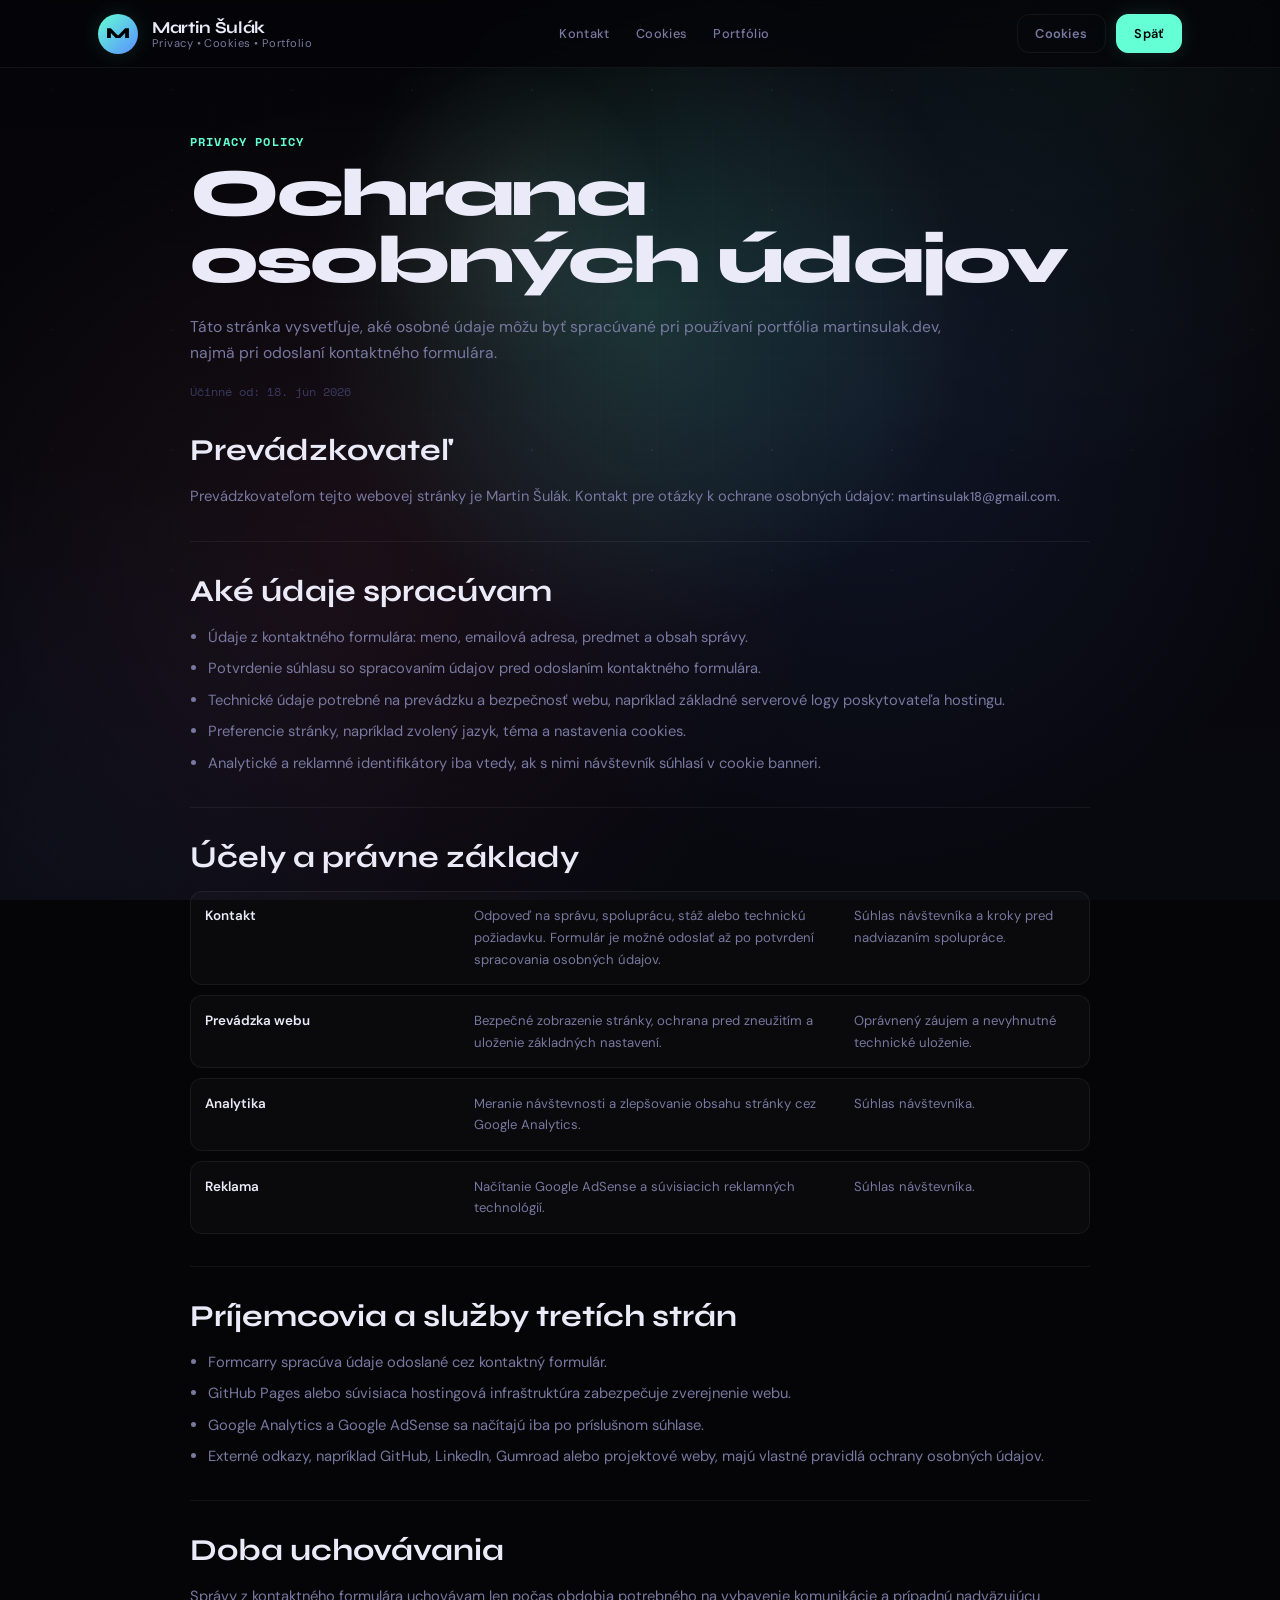
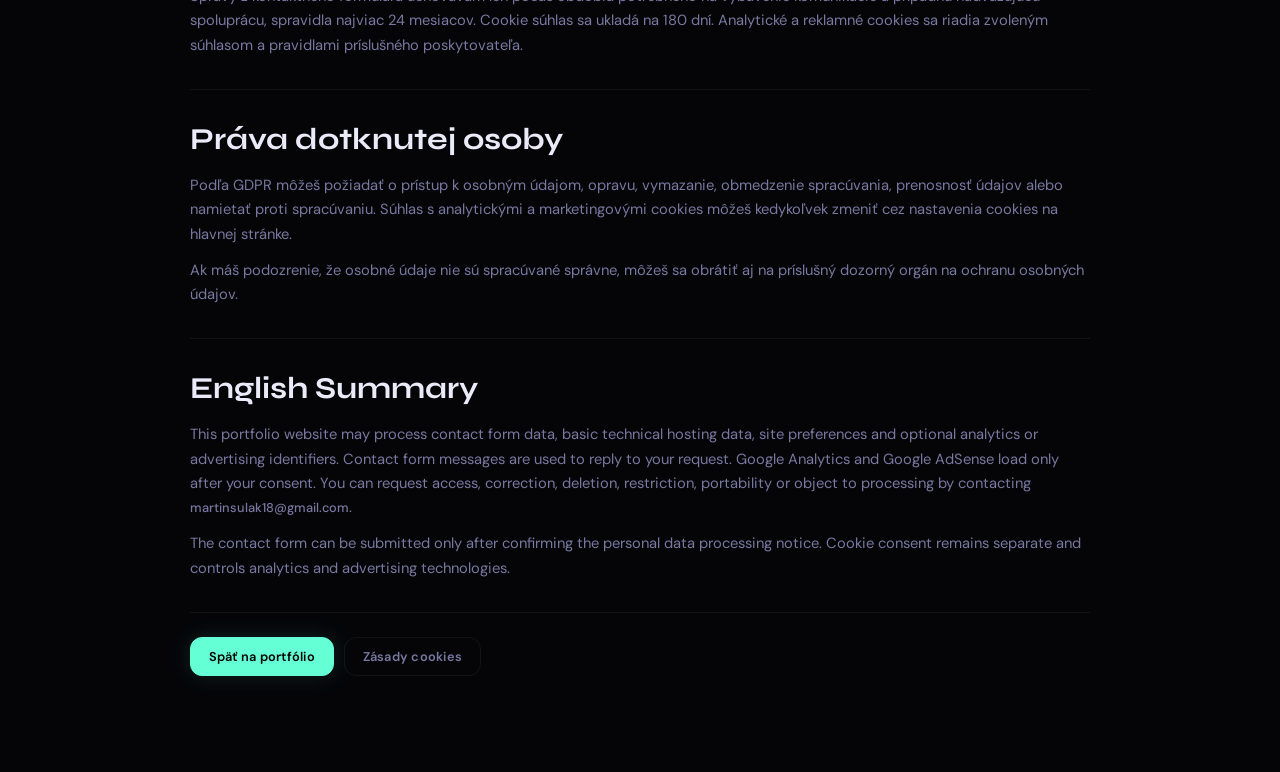
==== commit d0d1965c: "Require privacy consent for contact form" ====
--- a/privacy.html
+++ b/privacy.html
@@ -57,6 +57,7 @@
           <h2>Aké údaje spracúvam</h2>
           <ul>
             <li>Údaje z kontaktného formulára: meno, emailová adresa, predmet a obsah správy.</li>
+            <li>Potvrdenie súhlasu so spracovaním údajov pred odoslaním kontaktného formulára.</li>
             <li>Technické údaje potrebné na prevádzku a bezpečnosť webu, napríklad základné serverové logy poskytovateľa hostingu.</li>
             <li>Preferencie stránky, napríklad zvolený jazyk, téma a nastavenia cookies.</li>
             <li>Analytické a reklamné identifikátory iba vtedy, ak s nimi návštevník súhlasí v cookie banneri.</li>
@@ -68,8 +69,8 @@
           <div class="legal-table">
             <div class="legal-row">
               <strong>Kontakt</strong>
-              <span>Odpoveď na správu, spoluprácu, stáž alebo technickú požiadavku.</span>
-              <span>Oprávnený záujem alebo kroky pred uzavretím spolupráce.</span>
+              <span>Odpoveď na správu, spoluprácu, stáž alebo technickú požiadavku. Formulár je možné odoslať až po potvrdení spracovania osobných údajov.</span>
+              <span>Súhlas návštevníka a kroky pred nadviazaním spolupráce.</span>
             </div>
             <div class="legal-row">
               <strong>Prevádzka webu</strong>
@@ -121,6 +122,9 @@
           <p>
             This portfolio website may process contact form data, basic technical hosting data, site preferences and optional analytics or advertising identifiers. Contact form messages are used to reply to your request. Google Analytics and Google AdSense load only after your consent. You can request access, correction, deletion, restriction, portability or object to processing by contacting <a class="link" href="mailto:martinsulak18@gmail.com">martinsulak18@gmail.com</a>.
           </p>
+          <p>
+            The contact form can be submitted only after confirming the personal data processing notice. Cookie consent remains separate and controls analytics and advertising technologies.
+          </p>
         </section>
 
         <div class="legal-actions">
--- a/style.css
+++ b/style.css
@@ -1368,6 +1368,37 @@
 textarea.input {
   resize: vertical;
   min-height: 110px;
+}
+
+.consent-check {
+  display: grid;
+  grid-template-columns: auto minmax(0, 1fr);
+  gap: .7rem;
+  align-items: flex-start;
+  padding: .8rem;
+  border: 1px solid var(--border);
+  border-radius: var(--r-md);
+  background: rgba(255,255,255,0.025);
+  color: var(--txt2);
+  font-size: .78rem;
+  line-height: 1.5;
+}
+
+[data-theme="light"] .consent-check {
+  background: rgba(0,0,0,0.025);
+}
+
+.consent-check input {
+  width: 1rem;
+  height: 1rem;
+  margin-top: .18rem;
+  accent-color: var(--accent);
+}
+
+.consent-check .link {
+  display: inline;
+  font-size: inherit;
+  color: var(--accent);
 }
 
 #sendBtn {
